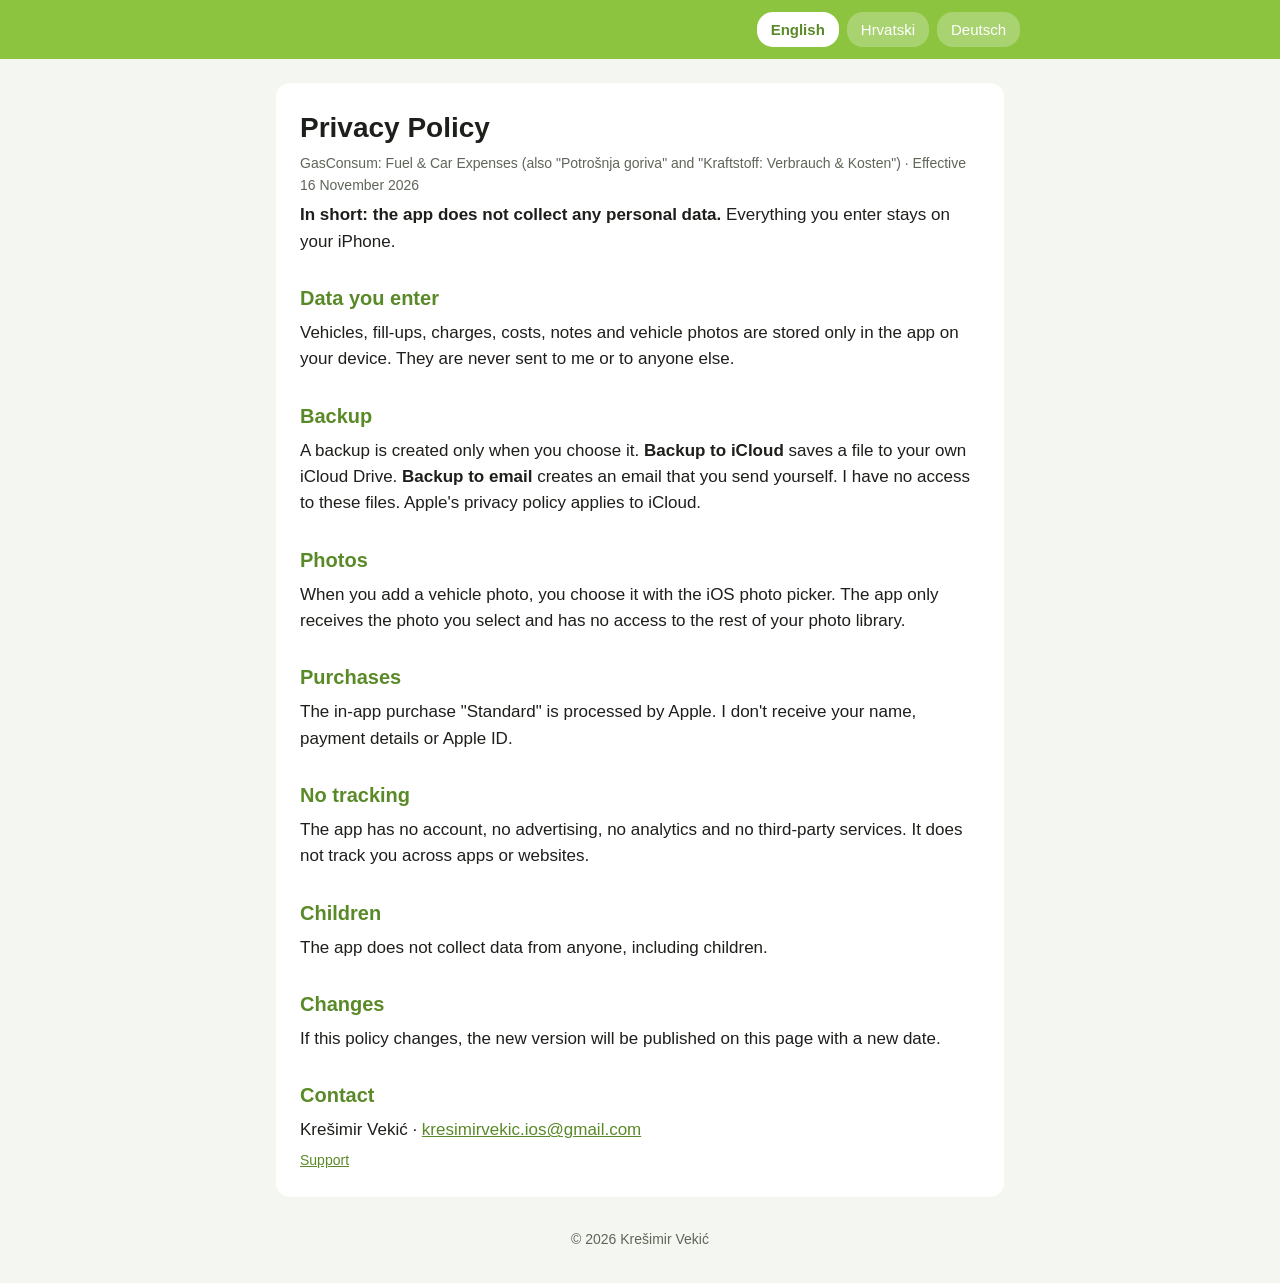
==== privacy.html @ 79d418fa "Support and privacy pages (EN, HR, DE) Co-Authored-By: Claude Opus 5.5 <noreply@anthropic.com>" ====
<!doctype html>
<html lang="en">
<head>
<meta charset="utf-8">
<meta name="viewport" content="width=device-width, initial-scale=1">
<title>GasConsum – Privacy Policy</title>
<link rel="stylesheet" href="style.css">
</head>
<body>
<header>
  <nav class="langs">
    <button data-lang="en">English</button>
    <button data-lang="hr">Hrvatski</button>
    <button data-lang="de">Deutsch</button>
  </nav>
</header>

<main>
<!-- ===================== ENGLISH ===================== -->
<section lang="en">
  <h1>Privacy Policy</h1>
  <p class="small">GasConsum: Fuel &amp; Car Expenses (also "Potrošnja goriva" and "Kraftstoff: Verbrauch &amp; Kosten") · Effective 16 November 2026</p>

  <p><b>In short: the app does not collect any personal data.</b> Everything you enter stays on your iPhone.</p>

  <h2>Data you enter</h2>
  <p>Vehicles, fill-ups, charges, costs, notes and vehicle photos are stored only in the app on your device. They are never sent to me or to anyone else.</p>

  <h2>Backup</h2>
  <p>A backup is created only when you choose it. <b>Backup to iCloud</b> saves a file to your own iCloud Drive. <b>Backup to email</b> creates an email that you send yourself. I have no access to these files. Apple's privacy policy applies to iCloud.</p>

  <h2>Photos</h2>
  <p>When you add a vehicle photo, you choose it with the iOS photo picker. The app only receives the photo you select and has no access to the rest of your photo library.</p>

  <h2>Purchases</h2>
  <p>The in-app purchase "Standard" is processed by Apple. I don't receive your name, payment details or Apple ID.</p>

  <h2>No tracking</h2>
  <p>The app has no account, no advertising, no analytics and no third-party services. It does not track you across apps or websites.</p>

  <h2>Children</h2>
  <p>The app does not collect data from anyone, including children.</p>

  <h2>Changes</h2>
  <p>If this policy changes, the new version will be published on this page with a new date.</p>

  <h2>Contact</h2>
  <p>Krešimir Vekić · <a class="mail" href="mailto:kresimirvekic.ios@gmail.com">kresimirvekic.ios@gmail.com</a></p>

  <p class="small"><a href="index.html">Support</a></p>
</section>

<!-- ===================== HRVATSKI ===================== -->
<section lang="hr">
  <h1>Pravila privatnosti</h1>
  <p class="small">Potrošnja goriva (također "GasConsum: Fuel &amp; Car Expenses" i "Kraftstoff: Verbrauch &amp; Kosten") · Vrijedi od 16. studenog 2026.</p>

  <p><b>Ukratko: aplikacija ne prikuplja nikakve osobne podatke.</b> Sve što unesete ostaje na vašem iPhoneu.</p>

  <h2>Podaci koje unosite</h2>
  <p>Vozila, tankanja, punjenja, troškovi, bilješke i fotografije vozila spremaju se samo u aplikaciji na vašem uređaju. Nikada se ne šalju meni ni bilo kome drugome.</p>

  <h2>Sigurnosna kopija</h2>
  <p>Kopija se izrađuje samo kada je vi odaberete. <b>Rezervna kopija na iCloud</b> sprema datoteku na vaš iCloud Drive. <b>Rezervna kopija putem email-a</b> izrađuje e-mail koji sami šaljete. Nemam pristup tim datotekama. Za iCloud vrijede Appleova pravila privatnosti.</p>

  <h2>Fotografije</h2>
  <p>Fotografiju vozila birate putem iOS izbornika fotografija. Aplikacija dobiva samo odabranu fotografiju i nema pristup ostatku vaše galerije.</p>

  <h2>Kupnje</h2>
  <p>Kupnju "Standard" unutar aplikacije obrađuje Apple. Ne dobivam vaše ime, podatke o plaćanju ni Apple ID.</p>

  <h2>Bez praćenja</h2>
  <p>Aplikacija nema korisnički račun, oglase, analitiku ni usluge trećih strana. Ne prati vas kroz druge aplikacije ni web stranice.</p>

  <h2>Djeca</h2>
  <p>Aplikacija ne prikuplja podatke ni od koga, pa tako ni od djece.</p>

  <h2>Izmjene</h2>
  <p>Ako se pravila promijene, nova verzija bit će objavljena na ovoj stranici s novim datumom.</p>

  <h2>Kontakt</h2>
  <p>Krešimir Vekić · <a class="mail" href="mailto:kresimirvekic.ios@gmail.com">kresimirvekic.ios@gmail.com</a></p>

  <p class="small"><a href="index.html">Podrška</a></p>
</section>

<!-- ===================== DEUTSCH ===================== -->
<section lang="de">
  <h1>Datenschutzerklärung</h1>
  <p class="small">Kraftstoff: Verbrauch &amp; Kosten (auch „GasConsum: Fuel &amp; Car Expenses“ und „Potrošnja goriva“) · Gültig ab 16. November 2026</p>

  <p><b>Kurz gesagt: Die App erhebt keine personenbezogenen Daten.</b> Alles, was Sie eingeben, bleibt auf Ihrem iPhone.</p>

  <h2>Ihre Eingaben</h2>
  <p>Fahrzeuge, Tankungen, Ladungen, Kosten, Notizen und Fahrzeugfotos werden nur in der App auf Ihrem Gerät gespeichert. Sie werden nie an mich oder an Dritte gesendet.</p>

  <h2>Sicherung</h2>
  <p>Eine Sicherung wird nur erstellt, wenn Sie es wählen. <b>Reservekopie in iCloud</b> speichert eine Datei in Ihrem eigenen iCloud Drive. <b>Reservekopie per E-Mail</b> erstellt eine E-Mail, die Sie selbst senden. Ich habe keinen Zugriff auf diese Dateien. Für iCloud gilt die Datenschutzrichtlinie von Apple.</p>

  <h2>Fotos</h2>
  <p>Ein Fahrzeugfoto wählen Sie über die Fotoauswahl von iOS. Die App erhält nur das ausgewählte Foto und hat keinen Zugriff auf Ihre übrige Mediathek.</p>

  <h2>Käufe</h2>
  <p>Der In-App-Kauf „Standard“ wird von Apple abgewickelt. Ich erhalte weder Ihren Namen noch Zahlungsdaten oder Ihre Apple-ID.</p>

  <h2>Kein Tracking</h2>
  <p>Die App hat kein Konto, keine Werbung, keine Analyse und keine Dienste Dritter. Sie verfolgt Sie nicht über andere Apps oder Websites.</p>

  <h2>Kinder</h2>
  <p>Die App erhebt von niemandem Daten, auch nicht von Kindern.</p>

  <h2>Änderungen</h2>
  <p>Wenn sich diese Erklärung ändert, wird die neue Version mit neuem Datum auf dieser Seite veröffentlicht.</p>

  <h2>Kontakt</h2>
  <p>Krešimir Vekić · <a class="mail" href="mailto:kresimirvekic.ios@gmail.com">kresimirvekic.ios@gmail.com</a></p>

  <p class="small"><a href="index.html">Support</a></p>
</section>
</main>

<footer>© 2026 Krešimir Vekić</footer>
<script src="lang.js"></script>
</body>
</html>
---- style.css ----
:root { --green: #8cc440; --green-dark: #5a8a28; --text: #1d1f1b; --muted: #5f6659; --bg: #f4f6f1; --card: #ffffff; }
@media (prefers-color-scheme: dark) {
  :root { --green: #8cc440; --green-dark: #a6d66a; --text: #eef1ea; --muted: #a9b0a2; --bg: #1c1e1a; --card: #262923; }
}
* { box-sizing: border-box; }
body { margin: 0; background: var(--bg); color: var(--text); font: 17px/1.55 -apple-system, BlinkMacSystemFont, "Segoe UI", Roboto, sans-serif; }
header { background: var(--green); padding: 12px 16px; }
.langs { max-width: 760px; margin: 0 auto; display: flex; gap: 8px; justify-content: flex-end; }
.langs button { border: 0; border-radius: 16px; padding: 6px 14px; font: inherit; font-size: 15px; background: rgba(255,255,255,.25); color: #fff; cursor: pointer; }
.langs button.active { background: #fff; color: var(--green-dark); font-weight: 600; }
main { max-width: 760px; margin: 0 auto; padding: 8px 16px 32px; }
section { background: var(--card); border-radius: 14px; padding: 8px 24px 20px; margin-top: 16px; }
section[hidden] { display: none; }
h1 { font-size: 28px; line-height: 1.2; margin: 20px 0 8px; }
h2 { font-size: 20px; margin: 28px 0 6px; color: var(--green-dark); }
h3 { font-size: 17px; margin: 20px 0 4px; }
p { margin: 6px 0; }
.lead { color: var(--muted); }
.small { font-size: 14px; color: var(--muted); }
a { color: var(--green-dark); }
footer { text-align: center; color: var(--muted); font-size: 14px; padding: 0 16px 32px; }
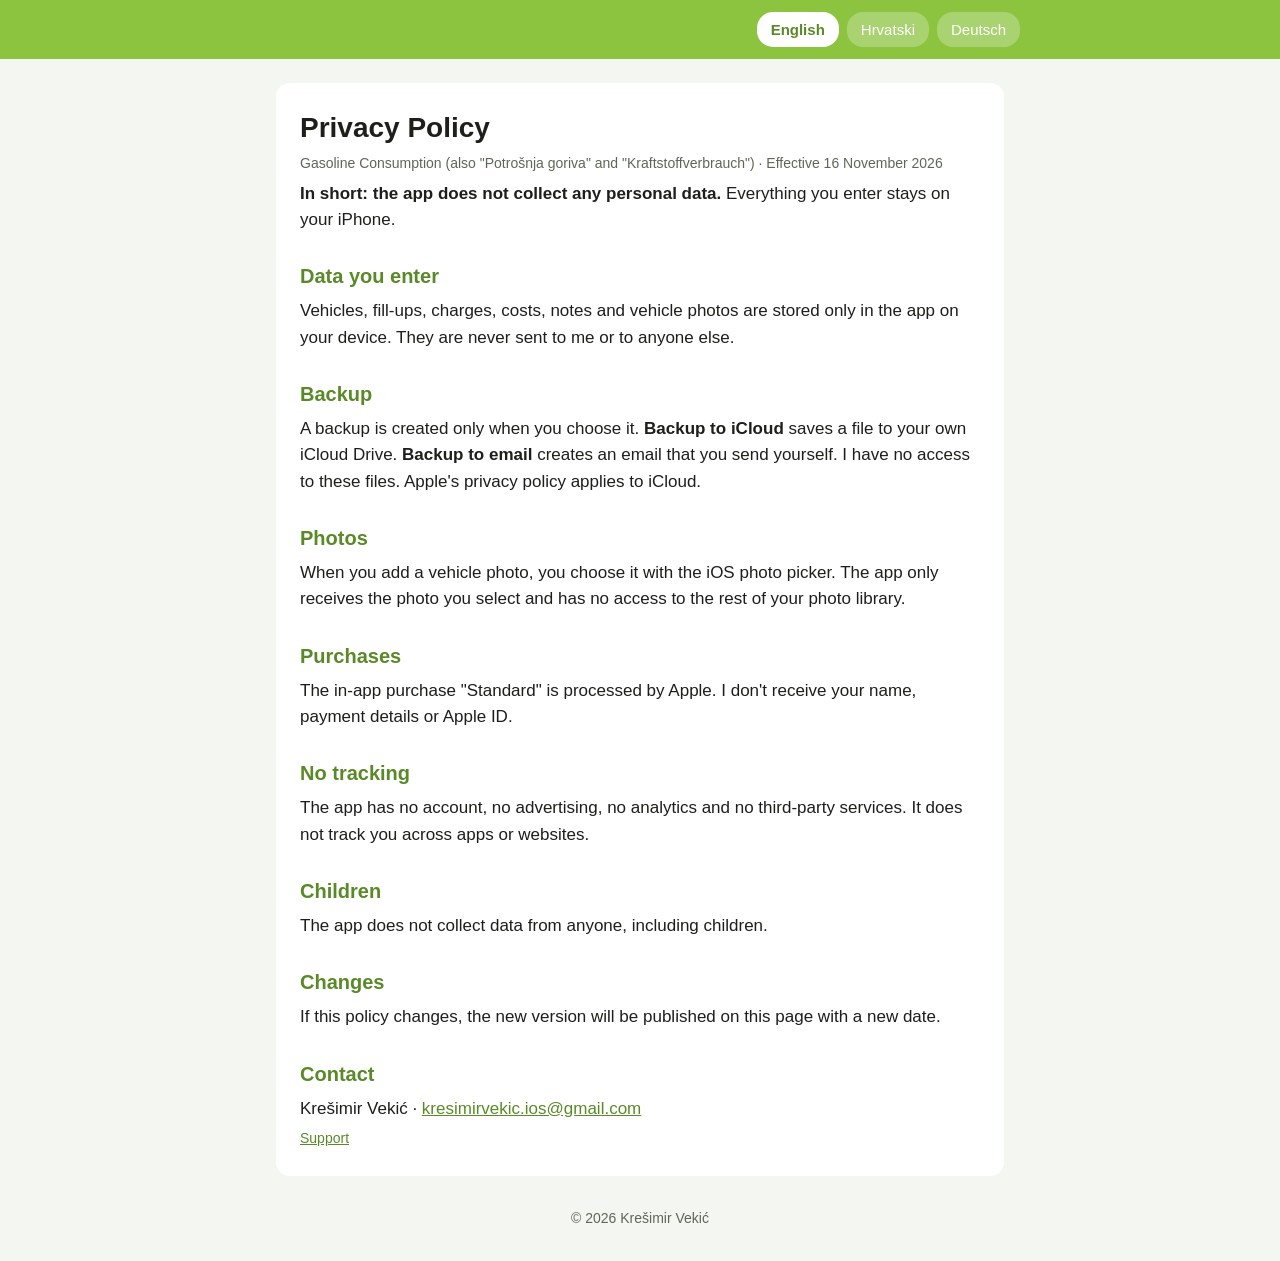
==== commit 4c7d5172: "New EN/DE app names, FAQ moving from old app - PotrGoriva v3.0.3 Co-Authored-By: Claude Opus 5.5 <no" ====
--- a/privacy.html
+++ b/privacy.html
@@ -19,7 +19,7 @@
 <!-- ===================== ENGLISH ===================== -->
 <section lang="en">
   <h1>Privacy Policy</h1>
-  <p class="small">GasConsum: Fuel &amp; Car Expenses (also "Potrošnja goriva" and "Kraftstoff: Verbrauch &amp; Kosten") · Effective 16 November 2026</p>
+  <p class="small">Gasoline Consumption (also "Potrošnja goriva" and "Kraftstoffverbrauch") · Effective 16 November 2026</p>
 
   <p><b>In short: the app does not collect any personal data.</b> Everything you enter stays on your iPhone.</p>
 
@@ -53,7 +53,7 @@
 <!-- ===================== HRVATSKI ===================== -->
 <section lang="hr">
   <h1>Pravila privatnosti</h1>
-  <p class="small">Potrošnja goriva (također "GasConsum: Fuel &amp; Car Expenses" i "Kraftstoff: Verbrauch &amp; Kosten") · Vrijedi od 16. studenog 2026.</p>
+  <p class="small">Potrošnja goriva (također "Gasoline Consumption" i "Kraftstoffverbrauch") · Vrijedi od 16. studenog 2026.</p>
 
   <p><b>Ukratko: aplikacija ne prikuplja nikakve osobne podatke.</b> Sve što unesete ostaje na vašem iPhoneu.</p>
 
@@ -87,7 +87,7 @@
 <!-- ===================== DEUTSCH ===================== -->
 <section lang="de">
   <h1>Datenschutzerklärung</h1>
-  <p class="small">Kraftstoff: Verbrauch &amp; Kosten (auch „GasConsum: Fuel &amp; Car Expenses“ und „Potrošnja goriva“) · Gültig ab 16. November 2026</p>
+  <p class="small">Kraftstoffverbrauch (auch „Gasoline Consumption“ und „Potrošnja goriva“) · Gültig ab 16. November 2026</p>
 
   <p><b>Kurz gesagt: Die App erhebt keine personenbezogenen Daten.</b> Alles, was Sie eingeben, bleibt auf Ihrem iPhone.</p>
 
